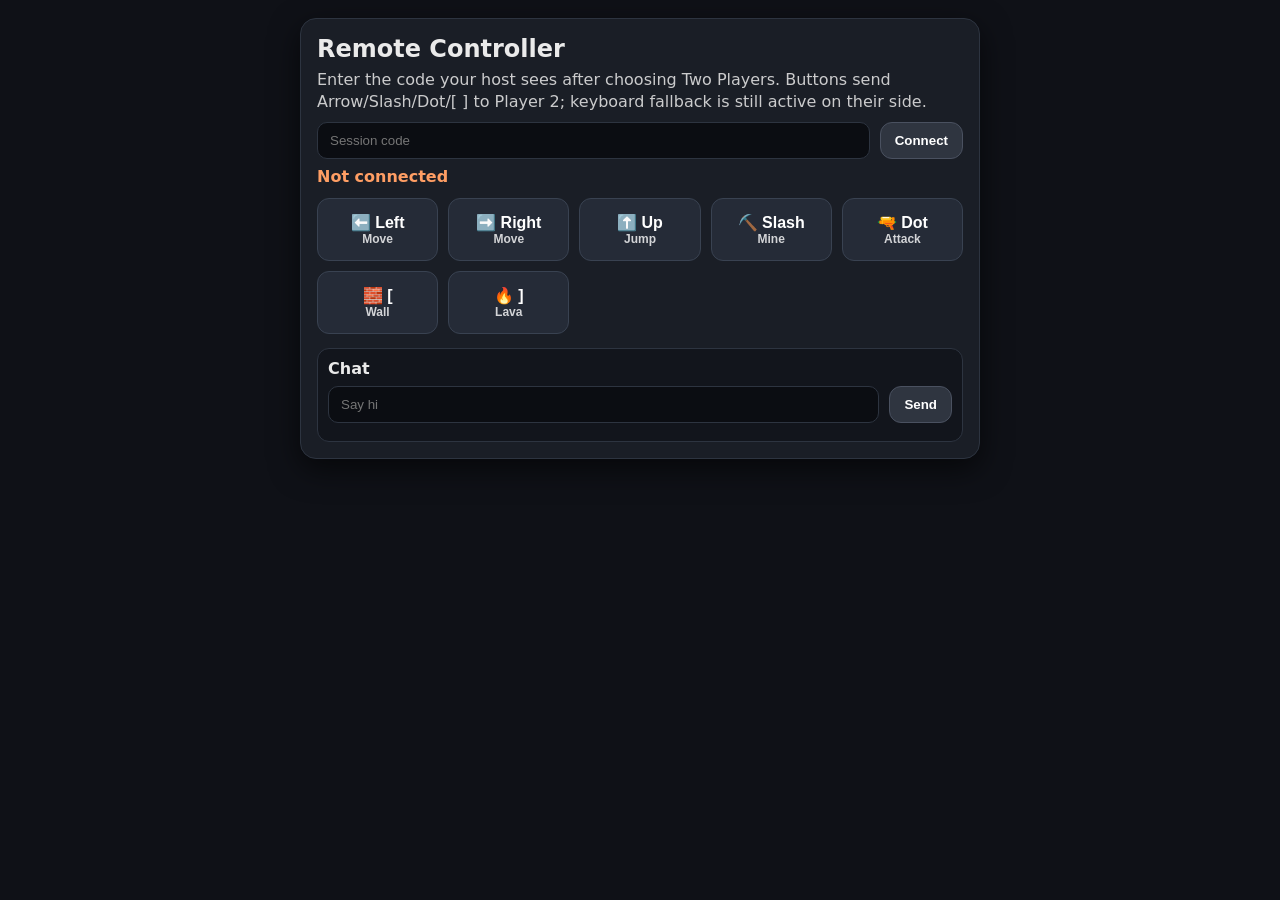
==== controller.html @ d4a14017 "Add remote controller sharing flow" ====
<!doctype html>
<html lang="en">
<head>
<meta charset="utf-8" />
<meta name="viewport" content="width=device-width,initial-scale=1" />
<title>Coin Run – Controller</title>
<style>
  html, body { margin:0; padding:0; background:#0f1117; color:#eaeaea; font-family:system-ui, -apple-system, Segoe UI, Roboto, sans-serif; }
  .wrap { max-width:680px; margin:0 auto; padding:18px 16px 40px; }
  .card { background:#1a1e26; border:1px solid #2d3440; border-radius:16px; padding:16px; box-shadow:0 10px 30px #0009; }
  h1 { margin:0 0 6px 0; font-size:24px; }
  p { margin:6px 0; opacity:0.85; line-height:1.4; }
  form { display:flex; gap:10px; flex-wrap:wrap; margin:8px 0; }
  input[type="text"] { flex:1; min-width:140px; padding:10px 12px; border-radius:10px; border:1px solid #2d3440; background:#0b0d12; color:#fff; }
  button { background:#2f3540; border:1px solid #4a5160; color:#fff; font-weight:700; padding:10px 14px; border-radius:12px; cursor:pointer; }
  button:active { transform:translateY(1px); }
  .status { font-weight:700; margin:6px 0; }
  .status.ok { color:#9ef79a; }
  .status.warn { color:#ff9e64; }
  .grid { display:grid; grid-template-columns:repeat(auto-fit, minmax(120px, 1fr)); gap:10px; margin-top:12px; }
  .btn { width:100%; padding:14px 12px; text-align:center; border-radius:12px; border:1px solid #394251; background:#252b37; color:#fff; font-size:16px; font-weight:700; user-select:none; touch-action:none; }
  .btn small { display:block; font-size:12px; opacity:0.8; font-weight:600; }
  .btn:active, .btn.active { background:#3a4354; box-shadow:0 0 0 3px #ffffff12; }
  .chat { margin-top:14px; border:1px solid #2d3440; border-radius:12px; padding:10px; background:#12151c; }
  .chat-log { max-height:180px; overflow:auto; padding-right:4px; font-size:14px; }
  .chat-row { margin:2px 0; }
</style>
</head>
<body>
<div class="wrap">
  <div class="card">
    <h1>Remote Controller</h1>
    <p>Enter the code your host sees after choosing Two Players. Buttons send Arrow/Slash/Dot/[ ] to Player 2; keyboard fallback is still active on their side.</p>
    <form id="join-form">
      <input id="code-input" type="text" maxlength="8" autocomplete="off" placeholder="Session code" />
      <button type="submit">Connect</button>
    </form>
    <div id="status" class="status warn">Not connected</div>
    <div class="grid" id="controls">
      <button class="btn" data-action="ArrowLeft">⬅️ Left<small>Move</small></button>
      <button class="btn" data-action="ArrowRight">➡️ Right<small>Move</small></button>
      <button class="btn" data-action="ArrowUp">⬆️ Up<small>Jump</small></button>
      <button class="btn" data-action="/">⛏️ Slash<small>Mine</small></button>
      <button class="btn" data-action=".">🔫 Dot<small>Attack</small></button>
      <button class="btn" data-action="[">🧱 [<small>Wall</small></button>
      <button class="btn" data-action="]">🔥 ]<small>Lava</small></button>
    </div>
    <div class="chat">
      <strong>Chat</strong>
      <div id="chat-log" class="chat-log"></div>
      <form id="chat-form">
        <input id="chat-input" type="text" autocomplete="off" placeholder="Say hi" />
        <button type="submit">Send</button>
      </form>
    </div>
  </div>
</div>
<script>
(() => {
  const REMOTE_WS_BASE = 'wss://free.blr2.piesocket.com/v3';
  const REMOTE_WS_KEY = 'demouid';
  const REMOTE_CHANNEL_PREFIX = 'coin-run-';

  const joinForm = document.getElementById('join-form');
  const codeInput = document.getElementById('code-input');
  const statusEl = document.getElementById('status');
  const buttons = Array.from(document.querySelectorAll('.btn'));
  const chatForm = document.getElementById('chat-form');
  const chatInput = document.getElementById('chat-input');
  const chatLog = document.getElementById('chat-log');

  let socket = null;
  let sessionCode = '';
  let connected = false;

  function remoteSocketUrl(code) {
    const channel = `${REMOTE_CHANNEL_PREFIX}${code}`;
    return `${REMOTE_WS_BASE}/${encodeURIComponent(channel)}?api_key=${encodeURIComponent(REMOTE_WS_KEY)}&notify_self=1`;
  }

  function setStatus(label, ok = false) {
    if (!statusEl) return;
    statusEl.textContent = label;
    statusEl.classList.toggle('ok', ok);
    statusEl.classList.toggle('warn', !ok);
  }

  function appendChat(text, from = 'Host') {
    if (!chatLog || !text) return;
    const row = document.createElement('div');
    row.className = 'chat-row';
    row.textContent = `${from}: ${text}`;
    chatLog.appendChild(row);
    chatLog.scrollTop = chatLog.scrollHeight;
  }

  function closeSocket() {
    if (socket) {
      try { socket.close(); } catch (_) { /* ignore */ }
    }
    socket = null;
    connected = false;
    setStatus('Disconnected', false);
  }

  function sendPayload(payload) {
    if (!socket || socket.readyState !== WebSocket.OPEN || !sessionCode) return;
    socket.send(JSON.stringify({ ...payload, code: sessionCode }));
  }

  function connect() {
    const code = (codeInput?.value || '').trim().toUpperCase();
    if (!code) {
      setStatus('Enter a code first', false);
      return;
    }
    sessionCode = code;
    closeSocket();
    setStatus('Connecting...', false);
    try {
      socket = new WebSocket(remoteSocketUrl(sessionCode));
    } catch (err) {
      setStatus('WebSocket error', false);
      return;
    }
    socket.onopen = () => {
      connected = true;
      setStatus('Connected to host', true);
      appendChat('Joined host session', 'You');
    };
    socket.onclose = () => {
      connected = false;
      setStatus('Disconnected', false);
    };
    socket.onerror = () => {
      connected = false;
      setStatus('WebSocket error', false);
    };
    socket.onmessage = (event) => {
      let data = null;
      try {
        data = JSON.parse(event.data);
      } catch (_) {
        return;
      }
      if (!data || data.code !== sessionCode) return;
      if (data.type === 'chat' && data.text) appendChat(data.text, data.from || 'Host');
    };
  }

  function wireButton(btn) {
    const action = btn.dataset.action;
    if (!action) return;
    const press = (e) => {
      if (e) { e.preventDefault(); if (btn.setPointerCapture) btn.setPointerCapture(e.pointerId); }
      btn.classList.add('active');
      sendPayload({ action, pressed: true });
    };
    const release = (e) => {
      if (e && btn.releasePointerCapture && btn.hasPointerCapture && btn.hasPointerCapture(e.pointerId)) btn.releasePointerCapture(e.pointerId);
      btn.classList.remove('active');
      sendPayload({ action, pressed: false });
    };
    btn.addEventListener('pointerdown', press);
    btn.addEventListener('pointerup', release);
    btn.addEventListener('pointercancel', release);
    btn.addEventListener('pointerleave', (e) => { if (e.buttons === 0) release(e); });
    btn.addEventListener('contextmenu', e => e.preventDefault());
  }

  const params = new URLSearchParams(location.search);
  const prefill = params.get('code');
  if (prefill && codeInput) codeInput.value = prefill.toUpperCase();

  buttons.forEach(wireButton);

  if (joinForm) {
    joinForm.addEventListener('submit', (e) => {
      e.preventDefault();
      connect();
    });
  }

  if (chatForm) {
    chatForm.addEventListener('submit', (e) => {
      e.preventDefault();
      const text = (chatInput?.value || '').trim();
      if (!text) return;
      appendChat(text, 'You');
      sendPayload({ type: 'chat', text, from: 'Controller' });
      if (chatInput) chatInput.value = '';
    });
  }

  setStatus('Not connected', false);
})();
</script>
</body>
</html>
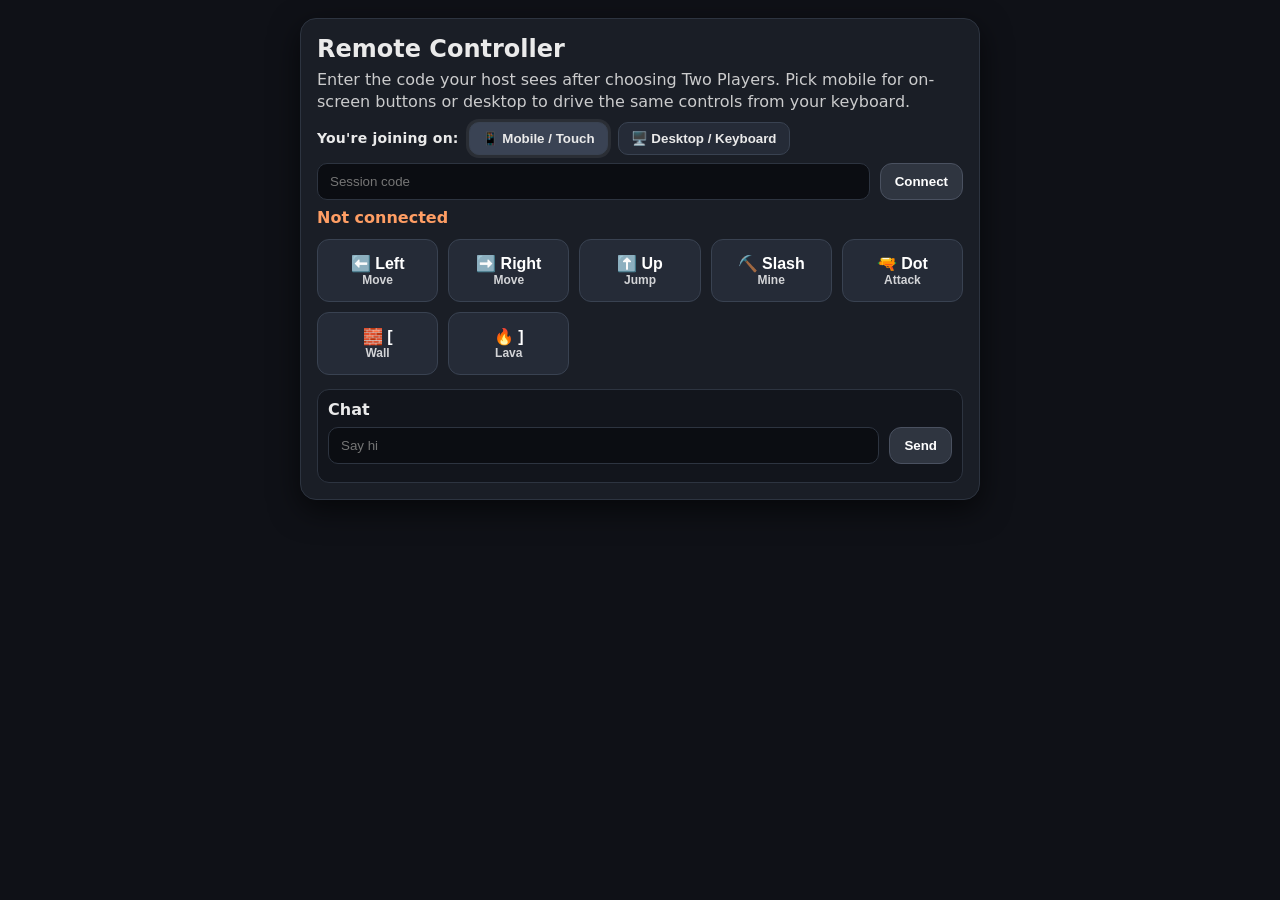
==== commit ac197ad4: "Add device selection to remote controller" ====
--- a/controller.html
+++ b/controller.html
@@ -10,6 +10,11 @@
   .card { background:#1a1e26; border:1px solid #2d3440; border-radius:16px; padding:16px; box-shadow:0 10px 30px #0009; }
   h1 { margin:0 0 6px 0; font-size:24px; }
   p { margin:6px 0; opacity:0.85; line-height:1.4; }
+  .hidden { display:none !important; }
+  .mode-row { display:flex; gap:10px; align-items:center; flex-wrap:wrap; margin:8px 0 4px; }
+  .mode-row strong { font-size:14px; letter-spacing:0.2px; }
+  .mode-btn { background:#252b37; border:1px solid #394251; padding:8px 12px; border-radius:10px; color:#eaeaea; font-weight:700; cursor:pointer; }
+  .mode-btn.active { background:#3a4354; box-shadow:0 0 0 3px #ffffff12; }
   form { display:flex; gap:10px; flex-wrap:wrap; margin:8px 0; }
   input[type="text"] { flex:1; min-width:140px; padding:10px 12px; border-radius:10px; border:1px solid #2d3440; background:#0b0d12; color:#fff; }
   button { background:#2f3540; border:1px solid #4a5160; color:#fff; font-weight:700; padding:10px 14px; border-radius:12px; cursor:pointer; }
@@ -18,9 +23,11 @@
   .status.ok { color:#9ef79a; }
   .status.warn { color:#ff9e64; }
   .grid { display:grid; grid-template-columns:repeat(auto-fit, minmax(120px, 1fr)); gap:10px; margin-top:12px; }
+  .grid.hidden { display:none; }
   .btn { width:100%; padding:14px 12px; text-align:center; border-radius:12px; border:1px solid #394251; background:#252b37; color:#fff; font-size:16px; font-weight:700; user-select:none; touch-action:none; }
   .btn small { display:block; font-size:12px; opacity:0.8; font-weight:600; }
   .btn:active, .btn.active { background:#3a4354; box-shadow:0 0 0 3px #ffffff12; }
+  .mode-hint { margin:6px 0 0; font-size:13px; opacity:0.8; }
   .chat { margin-top:14px; border:1px solid #2d3440; border-radius:12px; padding:10px; background:#12151c; }
   .chat-log { max-height:180px; overflow:auto; padding-right:4px; font-size:14px; }
   .chat-row { margin:2px 0; }
@@ -30,12 +37,18 @@
 <div class="wrap">
   <div class="card">
     <h1>Remote Controller</h1>
-    <p>Enter the code your host sees after choosing Two Players. Buttons send Arrow/Slash/Dot/[ ] to Player 2; keyboard fallback is still active on their side.</p>
+    <p>Enter the code your host sees after choosing Two Players. Pick mobile for on-screen buttons or desktop to drive the same controls from your keyboard.</p>
+    <div class="mode-row" role="group" aria-label="Select your device">
+      <strong>You're joining on:</strong>
+      <button type="button" class="mode-btn active" data-mode="mobile">📱 Mobile / Touch</button>
+      <button type="button" class="mode-btn" data-mode="desktop">🖥️ Desktop / Keyboard</button>
+    </div>
     <form id="join-form">
       <input id="code-input" type="text" maxlength="8" autocomplete="off" placeholder="Session code" />
       <button type="submit">Connect</button>
     </form>
     <div id="status" class="status warn">Not connected</div>
+    <p id="keyboard-hint" class="mode-hint hidden">Desktop mode: press ← → ↑ / . [ ] on your keyboard. Buttons stay ready for clicks if you prefer.</p>
     <div class="grid" id="controls">
       <button class="btn" data-action="ArrowLeft">⬅️ Left<small>Move</small></button>
       <button class="btn" data-action="ArrowRight">➡️ Right<small>Move</small></button>
@@ -68,10 +81,16 @@
   const chatForm = document.getElementById('chat-form');
   const chatInput = document.getElementById('chat-input');
   const chatLog = document.getElementById('chat-log');
+  const modeButtons = Array.from(document.querySelectorAll('.mode-btn'));
+  const controlsGrid = document.getElementById('controls');
+  const keyboardHint = document.getElementById('keyboard-hint');
+
+  const CONTROL_ACTIONS = ['ArrowLeft', 'ArrowRight', 'ArrowUp', '/', '.', '[', ']'];
 
   let socket = null;
   let sessionCode = '';
   let connected = false;
+  let controlMode = 'mobile';
 
   function remoteSocketUrl(code) {
     const channel = `${REMOTE_CHANNEL_PREFIX}${code}`;
@@ -174,12 +193,37 @@
 
   buttons.forEach(wireButton);
 
+  function updateControlMode(mode) {
+    controlMode = mode === 'desktop' ? 'desktop' : 'mobile';
+    modeButtons.forEach(btn => btn.classList.toggle('active', btn.dataset.mode === controlMode));
+    if (controlsGrid) controlsGrid.classList.toggle('hidden', controlMode === 'desktop');
+    if (keyboardHint) keyboardHint.classList.toggle('hidden', controlMode !== 'desktop');
+  }
+
+  modeButtons.forEach(btn => {
+    btn.addEventListener('click', () => updateControlMode(btn.dataset.mode || 'mobile'));
+  });
+
+  function handleKeyEvent(event, pressed) {
+    if (controlMode !== 'desktop') return;
+    if (event.repeat) return;
+    const action = event.key;
+    if (!CONTROL_ACTIONS.includes(action)) return;
+    event.preventDefault();
+    sendPayload({ action, pressed });
+  }
+
+  window.addEventListener('keydown', (e) => handleKeyEvent(e, true));
+  window.addEventListener('keyup', (e) => handleKeyEvent(e, false));
+
   if (joinForm) {
     joinForm.addEventListener('submit', (e) => {
       e.preventDefault();
       connect();
     });
   }
+
+  updateControlMode('mobile');
 
   if (chatForm) {
     chatForm.addEventListener('submit', (e) => {
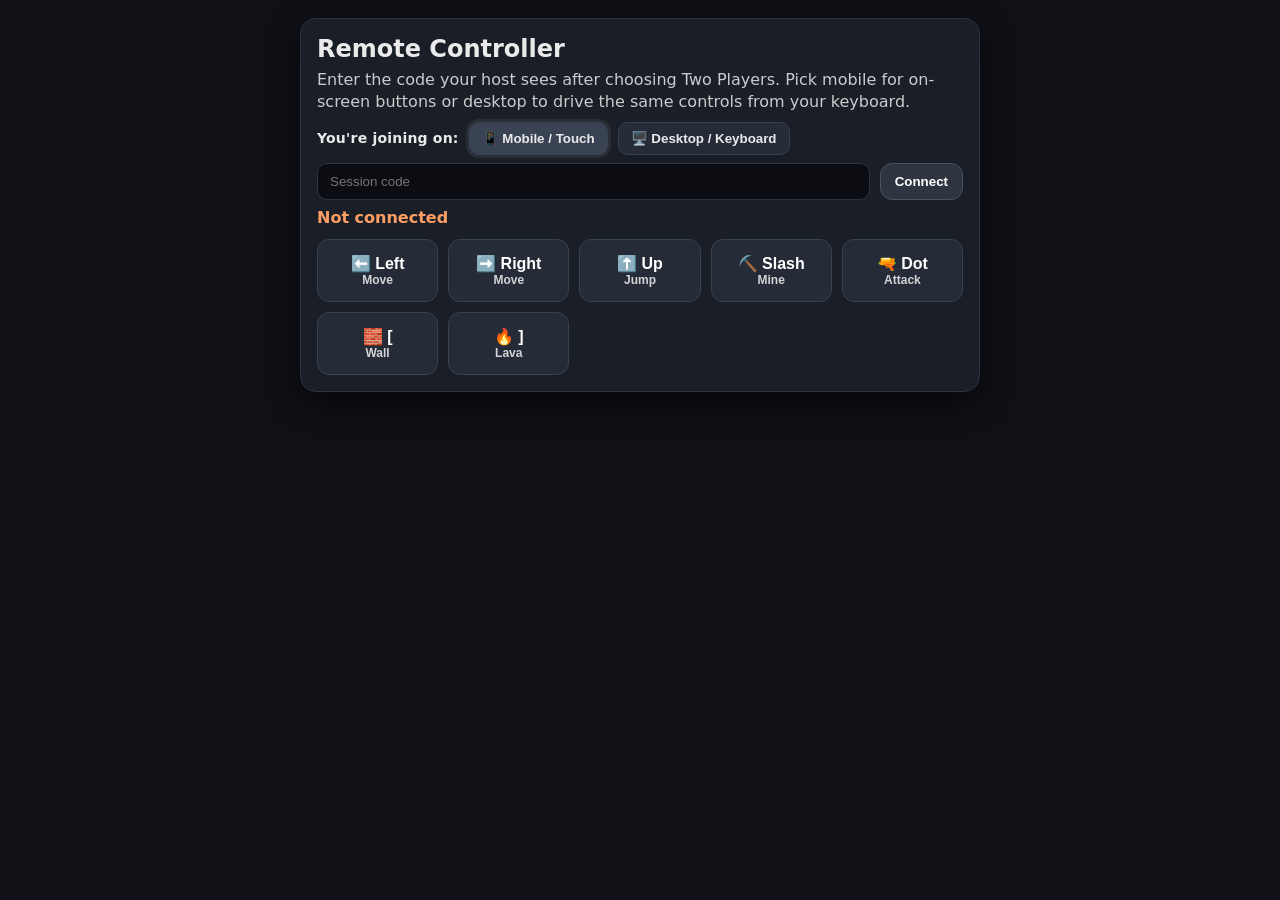
==== commit 87641209: "Remove chat UI and logic" ====
--- a/controller.html
+++ b/controller.html
@@ -28,9 +28,6 @@
   .btn small { display:block; font-size:12px; opacity:0.8; font-weight:600; }
   .btn:active, .btn.active { background:#3a4354; box-shadow:0 0 0 3px #ffffff12; }
   .mode-hint { margin:6px 0 0; font-size:13px; opacity:0.8; }
-  .chat { margin-top:14px; border:1px solid #2d3440; border-radius:12px; padding:10px; background:#12151c; }
-  .chat-log { max-height:180px; overflow:auto; padding-right:4px; font-size:14px; }
-  .chat-row { margin:2px 0; }
 </style>
 </head>
 <body>
@@ -58,29 +55,17 @@
       <button class="btn" data-action="[">🧱 [<small>Wall</small></button>
       <button class="btn" data-action="]">🔥 ]<small>Lava</small></button>
     </div>
-    <div class="chat">
-      <strong>Chat</strong>
-      <div id="chat-log" class="chat-log"></div>
-      <form id="chat-form">
-        <input id="chat-input" type="text" autocomplete="off" placeholder="Say hi" />
-        <button type="submit">Send</button>
-      </form>
-    </div>
   </div>
 </div>
+<script src="config.js"></script>
 <script>
 (() => {
-  const REMOTE_WS_BASE = 'wss://free.blr2.piesocket.com/v3';
-  const REMOTE_WS_KEY = 'demouid';
-  const REMOTE_CHANNEL_PREFIX = 'coin-run-';
+  const { REMOTE_WS_BASE, REMOTE_WS_KEY, REMOTE_CHANNEL_PREFIX } = window.APP_CONFIG || {};
 
   const joinForm = document.getElementById('join-form');
   const codeInput = document.getElementById('code-input');
   const statusEl = document.getElementById('status');
   const buttons = Array.from(document.querySelectorAll('.btn'));
-  const chatForm = document.getElementById('chat-form');
-  const chatInput = document.getElementById('chat-input');
-  const chatLog = document.getElementById('chat-log');
   const modeButtons = Array.from(document.querySelectorAll('.mode-btn'));
   const controlsGrid = document.getElementById('controls');
   const keyboardHint = document.getElementById('keyboard-hint');
@@ -102,15 +87,6 @@
     statusEl.textContent = label;
     statusEl.classList.toggle('ok', ok);
     statusEl.classList.toggle('warn', !ok);
-  }
-
-  function appendChat(text, from = 'Host') {
-    if (!chatLog || !text) return;
-    const row = document.createElement('div');
-    row.className = 'chat-row';
-    row.textContent = `${from}: ${text}`;
-    chatLog.appendChild(row);
-    chatLog.scrollTop = chatLog.scrollHeight;
   }
 
   function closeSocket() {
@@ -128,7 +104,7 @@
   }
 
   function connect() {
-    const code = (codeInput?.value || '').trim().toUpperCase();
+    const code = ((codeInput && codeInput.value) || '').trim().toUpperCase();
     if (!code) {
       setStatus('Enter a code first', false);
       return;
@@ -145,7 +121,6 @@
     socket.onopen = () => {
       connected = true;
       setStatus('Connected to host', true);
-      appendChat('Joined host session', 'You');
     };
     socket.onclose = () => {
       connected = false;
@@ -163,7 +138,6 @@
         return;
       }
       if (!data || data.code !== sessionCode) return;
-      if (data.type === 'chat' && data.text) appendChat(data.text, data.from || 'Host');
     };
   }
 
@@ -225,17 +199,6 @@
 
   updateControlMode('mobile');
 
-  if (chatForm) {
-    chatForm.addEventListener('submit', (e) => {
-      e.preventDefault();
-      const text = (chatInput?.value || '').trim();
-      if (!text) return;
-      appendChat(text, 'You');
-      sendPayload({ type: 'chat', text, from: 'Controller' });
-      if (chatInput) chatInput.value = '';
-    });
-  }
-
   setStatus('Not connected', false);
 })();
 </script>
